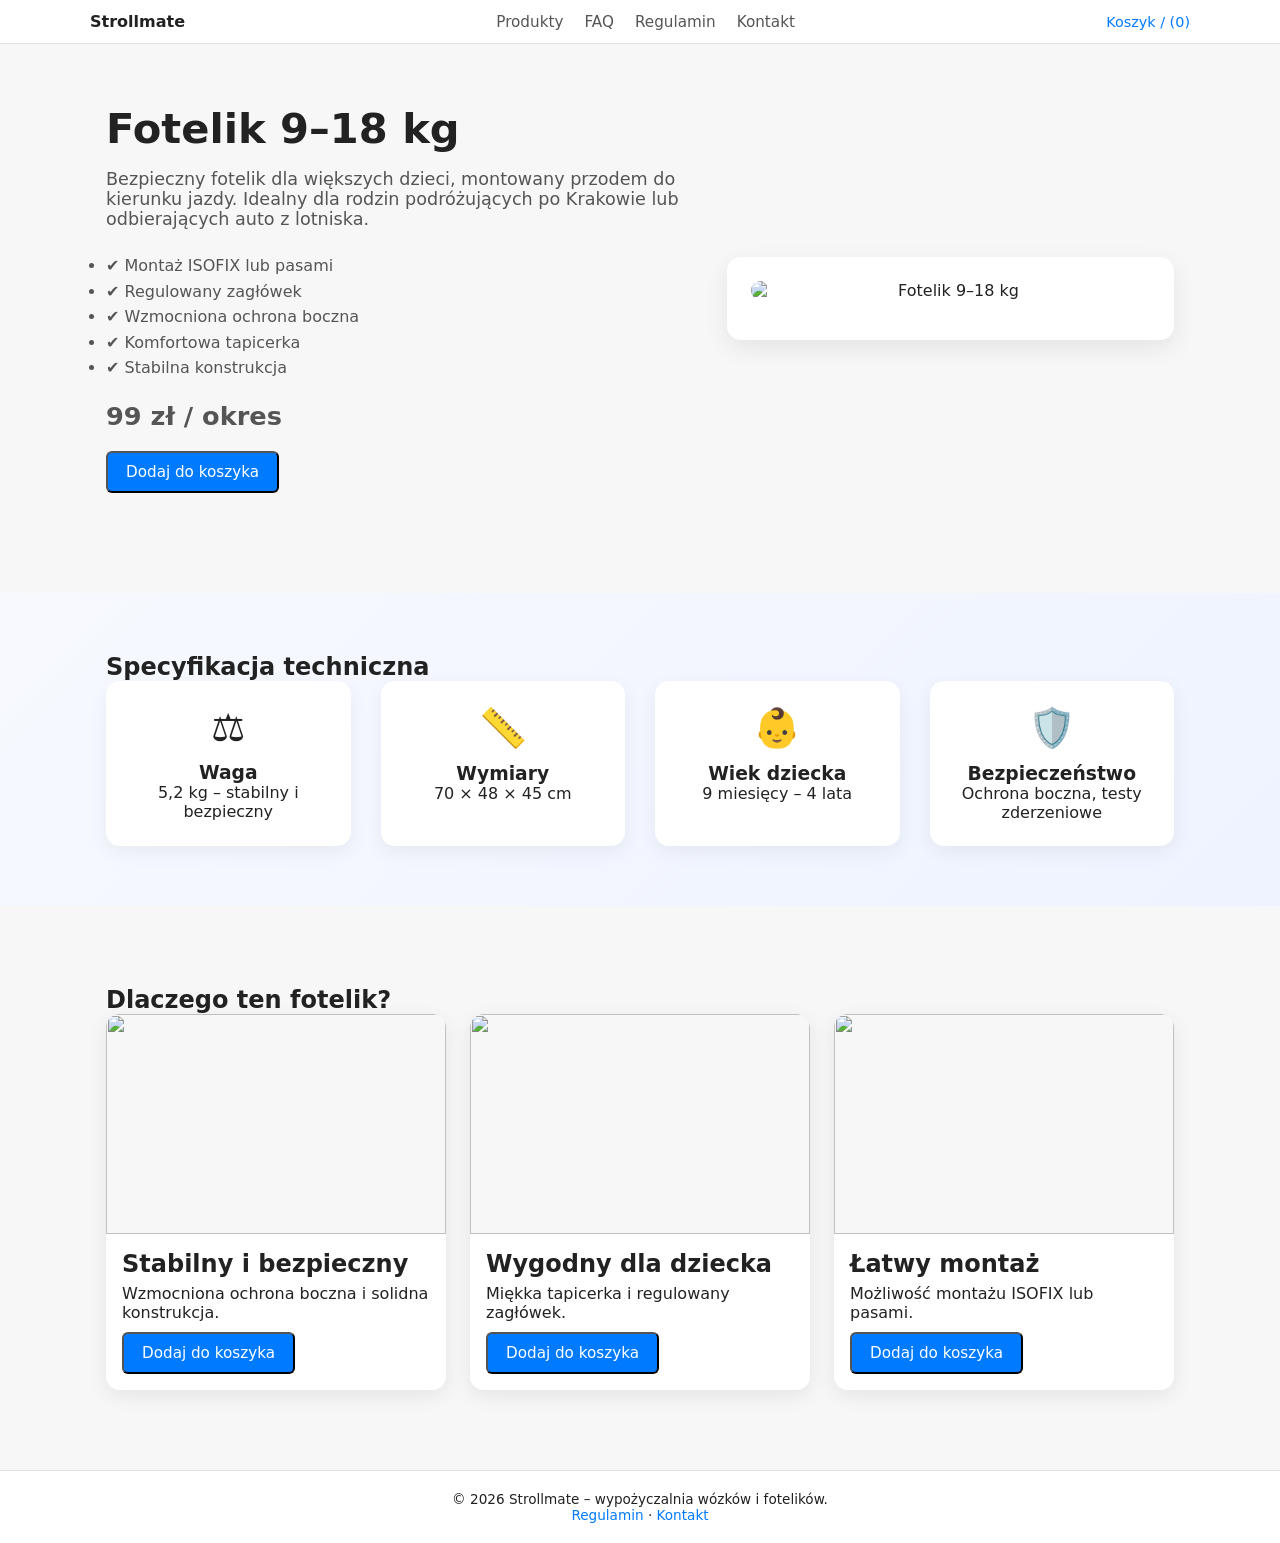
==== produkt-fotelik2.html @ 66cd1702 "Add files via upload" ====
<!DOCTYPE html>
<html lang="pl">
<head>
  <meta charset="UTF-8" />
  <title>Fotelik 9–18 kg – Strollmate</title>
  <meta name="viewport" content="viewport-fit=cover, width=device-width, initial-scale=1" />
  <link rel="stylesheet" href="assets/css/style.css" />
  <script defer src="assets/js/app.js"></script>
</head>

<body>

  <!-- TOPBAR -->
  <header class="topbar">
    <div class="container topbar-inner">
      <div class="topbar-left">
        <a href="index.html" class="logo">Strollmate</a>
      </div>

      <nav class="topbar-nav">
        <a href="produkty.html">Produkty</a>
        <a href="faq.html">FAQ</a>
        <a href="regulamin.html">Regulamin</a>
        <a href="kontakt.html">Kontakt</a>
      </nav>

      <div class="topbar-right">
        <a href="rezerwacja.html" class="cart-link">Koszyk / <span id="cart-total">(0)</span></a>
      </div>
    </div>
  </header>

  <!-- HERO PRODUKTU -->
  <section class="fancy-hero">
    <div class="container fancy-grid">

      <div class="fancy-left">
        <h1>Fotelik 9–18 kg</h1>
        <p>Bezpieczny fotelik dla większych dzieci, montowany przodem do kierunku jazdy. Idealny dla rodzin podróżujących po Krakowie lub odbierających auto z lotniska.</p>

        <ul style="margin: 20px 0; color:#555; line-height:1.6;">
          <li>✔ Montaż ISOFIX lub pasami</li>
          <li>✔ Regulowany zagłówek</li>
          <li>✔ Wzmocniona ochrona boczna</li>
          <li>✔ Komfortowa tapicerka</li>
          <li>✔ Stabilna konstrukcja</li>
        </ul>

        <p class="price" style="font-size:1.6rem; font-weight:700; margin:20px 0;">99 zł / okres</p>

        <button
          class="btn-primary add-to-cart"
          data-id="fotelik2"
          data-name="Fotelik 9–18 kg"
          data-price="99"
        >
          Dodaj do koszyka
        </button>
      </div>

      <div class="fancy-right">
        <div class="fancy-card">
          <img src="assets/img/fotelik2.jpg" alt="Fotelik 9–18 kg" class="fancy-img">
        </div>
      </div>

    </div>
  </section>

  <!-- SPECYFIKACJA -->
  <section class="steps-premium">
    <div class="container">
      <h2>Specyfikacja techniczna</h2>

      <div class="steps-premium-grid">

        <div class="step-premium">
          <div class="step-icon">⚖️</div>
          <h3>Waga</h3>
          <p>5,2 kg – stabilny i bezpieczny</p>
        </div>

        <div class="step-premium">
          <div class="step-icon">📏</div>
          <h3>Wymiary</h3>
          <p>70 × 48 × 45 cm</p>
        </div>

        <div class="step-premium">
          <div class="step-icon">👶</div>
          <h3>Wiek dziecka</h3>
          <p>9 miesięcy – 4 lata</p>
        </div>

        <div class="step-premium">
          <div class="step-icon">🛡️</div>
          <h3>Bezpieczeństwo</h3>
          <p>Ochrona boczna, testy zderzeniowe</p>
        </div>

      </div>
    </div>
  </section>

  <!-- KORZYŚCI -->
<section class="mosaic">
  <div class="container">
    <h1>Dlaczego ten fotelik?</h1>

    <div class="mosaic-grid">

      <article class="mosaic-card" data-product="fotelik2">
        <img src="assets/img/fotelik2.jpg" alt="">
        <div class="mosaic-info">
          <h2>Stabilny i bezpieczny</h2>
          <p>Wzmocniona ochrona boczna i solidna konstrukcja.</p>

          <button
           class="btn-primary add-to-cart"
           data-id="fotelik2"
           data-name="Fotelik 9–18 kg"
           data-price="99"
           style="margin-top:10px;"
          >
           Dodaj do koszyka
          </button>
        </div>
      </article>

      <article class="mosaic-card" data-product="fotelik2">
        <img src="assets/img/fotelik.jpg" alt="">
        <div class="mosaic-info">
          <h2>Wygodny dla dziecka</h2>
          <p>Miękka tapicerka i regulowany zagłówek.</p>

          <button
            class="btn-primary add-to-cart"
            data-id="fotelik2"
            data-name="Fotelik 9–18 kg"
            data-price="99"
            style="margin-top:10px;"
          >
            Dodaj do koszyka
          </button>
        </div>
      </article>

      <article class="mosaic-card" data-product="fotelik2">
        <img src="assets/img/fotelik2.jpg" alt="">
        <div class="mosaic-info">
          <h2>Łatwy montaż</h2>
          <p>Możliwość montażu ISOFIX lub pasami.</p>

          <button
            class="btn-primary add-to-cart"
            data-id="fotelik2"
            data-name="Fotelik 9–18 kg"
            data-price="99"
            style="margin-top:10px;"
          >
            Dodaj do koszyka
          </button>
        </div>
      </article>

    </div>
  </div>
</section>

  <!-- FOOTER -->
  <footer class="footer">
    <div class="container footer-inner">
      <p>© 2026 Strollmate – wypożyczalnia wózków i fotelików.</p>
      <p><a href="regulamin.html">Regulamin</a> · <a href="kontakt.html">Kontakt</a></p>
    </div>
  </footer>

</body>
</html>
---- assets/css/style.css ----
/* RESET */
* {
  box-sizing: border-box;
  margin: 0;
  padding: 0;
  font-family: system-ui, -apple-system, BlinkMacSystemFont, "Segoe UI", sans-serif;
}

img {
  display: block;
  max-width: 100%;
}

body {
  background: #f7f7f7;
  color: #222;
}

section {
  margin-bottom: 40px;
}

.container {
  max-width: 1100px;
  margin: 0 auto;
  padding: 0 16px;
}

/* TOPBAR */

.topbar {
  background: #ffffff;
  border-bottom: 1px solid #e0e0e0;
}

.topbar-inner {
  display: flex;
  align-items: center;
  justify-content: space-between;
  padding: 12px 0;
}

.logo {
  font-weight: 700;
  text-decoration: none;
  color: #222;
}

.topbar-nav a {
  margin: 0 8px;
  text-decoration: none;
  color: #555;
  font-size: 0.95rem;
}

.topbar-nav a:hover {
  color: #007bff;
}

.topbar-right {
  display: flex;
  align-items: center;
  gap: 12px;
}

.cart-link {
  font-size: 0.9rem;
  text-decoration: none;
  color: #007bff;
}

/* KATEGORIE */

.categories {
  background: #fafafa;
  border-bottom: 1px solid #e0e0e0;
}

.categories-inner {
  display: flex;
  flex-wrap: wrap;
  gap: 12px;
  padding: 10px 0;
}

.categories-inner a {
  text-decoration: none;
  color: #333;
  font-weight: 600;
  font-size: 0.9rem;
  padding: 6px 12px;
  background: #fff;
  border-radius: 6px;
  border: 1px solid #e0e0e0;
}

.categories-inner a:hover {
  background: #f0f8ff;
}

/* BUTTONS */

.btn-primary,
.btn-secondary {
  display: inline-block;
  padding: 10px 18px;
  border-radius: 6px;
  text-decoration: none;
  font-size: 0.95rem;
  cursor: pointer;
  transition: 0.2s;
}

.btn-primary {
  background: #007bff;
  color: #fff;
}

.btn-primary:hover {
  background: #0069d9;
}

.btn-secondary {
  background: #ffffff;
  color: #007bff;
  border: 1px solid #007bff;
}

.btn-secondary:hover {
  background: #f0f8ff;
}

/* HERO — FANCY VERSION */

.fancy-hero {
  padding: 60px 0;
}

.fancy-grid {
  display: grid;
  grid-template-columns: 1.3fr 1fr;
  gap: 40px;
  align-items: center;
}

.fancy-left h1 {
  font-size: 2.6rem;
  margin-bottom: 16px;
}

.fancy-left p {
  font-size: 1.1rem;
  margin-bottom: 24px;
  color: #555;
}

.fancy-card {
  background: #fff;
  padding: 24px;
  border-radius: 14px;
  box-shadow: 0 8px 24px rgba(0,0,0,0.08);
  text-align: center;
  transition: 0.2s;
}

.fancy-card:hover {
  transform: translateY(-4px);
}

.fancy-img {
  width: 100%;
  border-radius: 10px;
  margin-bottom: 16px;
}

.fancy-card h2 {
  margin-bottom: 8px;
}

.fancy-card .price {
  font-size: 1.2rem;
  font-weight: 700;
  margin: 12px 0;
}

/* MOSAIC PRODUCT GRID */

.mosaic {
  padding: 40px 0;
}

.mosaic-grid {
  display: grid;
  grid-template-columns: repeat(auto-fit, minmax(260px, 1fr));
  gap: 24px;
}

.mosaic-card {
  position: relative;
  overflow: hidden;
  border-radius: 14px;
  box-shadow: 0 6px 20px rgba(0,0,0,0.08);
  transition: 0.2s;
}

.mosaic-card:hover {
  transform: translateY(-4px);
}

.mosaic-card.unavailable {
  opacity: 0.45;
  filter: grayscale(100%);
}

.mosaic-card img {
  width: 100%;
  height: 220px;
  object-fit: cover;
}

@media (max-width: 480px) {
  .mosaic-card img {
    height: 160px;
  }
}

.mosaic-info {
  padding: 16px;
  background: #fff;
}

.mosaic-info h2 {
  margin-bottom: 6px;
}

/* STEPS — PREMIUM VERSION */

.steps-premium {
  padding: 60px 0;
  background: linear-gradient(135deg, #f7f9ff, #eef3ff);
}

.steps-premium-grid {
  display: grid;
  grid-template-columns: repeat(auto-fit, minmax(240px, 1fr));
  gap: 30px;
}

.step-premium {
  background: #fff;
  padding: 24px;
  border-radius: 14px;
  text-align: center;
  box-shadow: 0 6px 20px rgba(0,0,0,0.06);
  transition: 0.2s;
}

.step-premium:hover {
  transform: translateY(-3px);
}

.step-icon {
  font-size: 2.4rem;
  margin-bottom: 12px;
}

/* FOOTER */

.footer {
  margin-top: 40px;
  padding: 20px 0;
  background: #ffffff;
  border-top: 1px solid #e0e0e0;
}

.footer-inner {
  text-align: center;
  font-size: 0.85rem;
}

.footer-inner a {
  color: #007bff;
  text-decoration: none;
}

.footer-inner a:hover {
  text-decoration: underline;
}

/* RESPONSIVE */

@media (max-width: 768px) {
  .fancy-grid {
    grid-template-columns: 1fr;
  }

  .topbar-inner {
    flex-direction: column;
    align-items: flex-start;
    gap: 8px;
  }
}
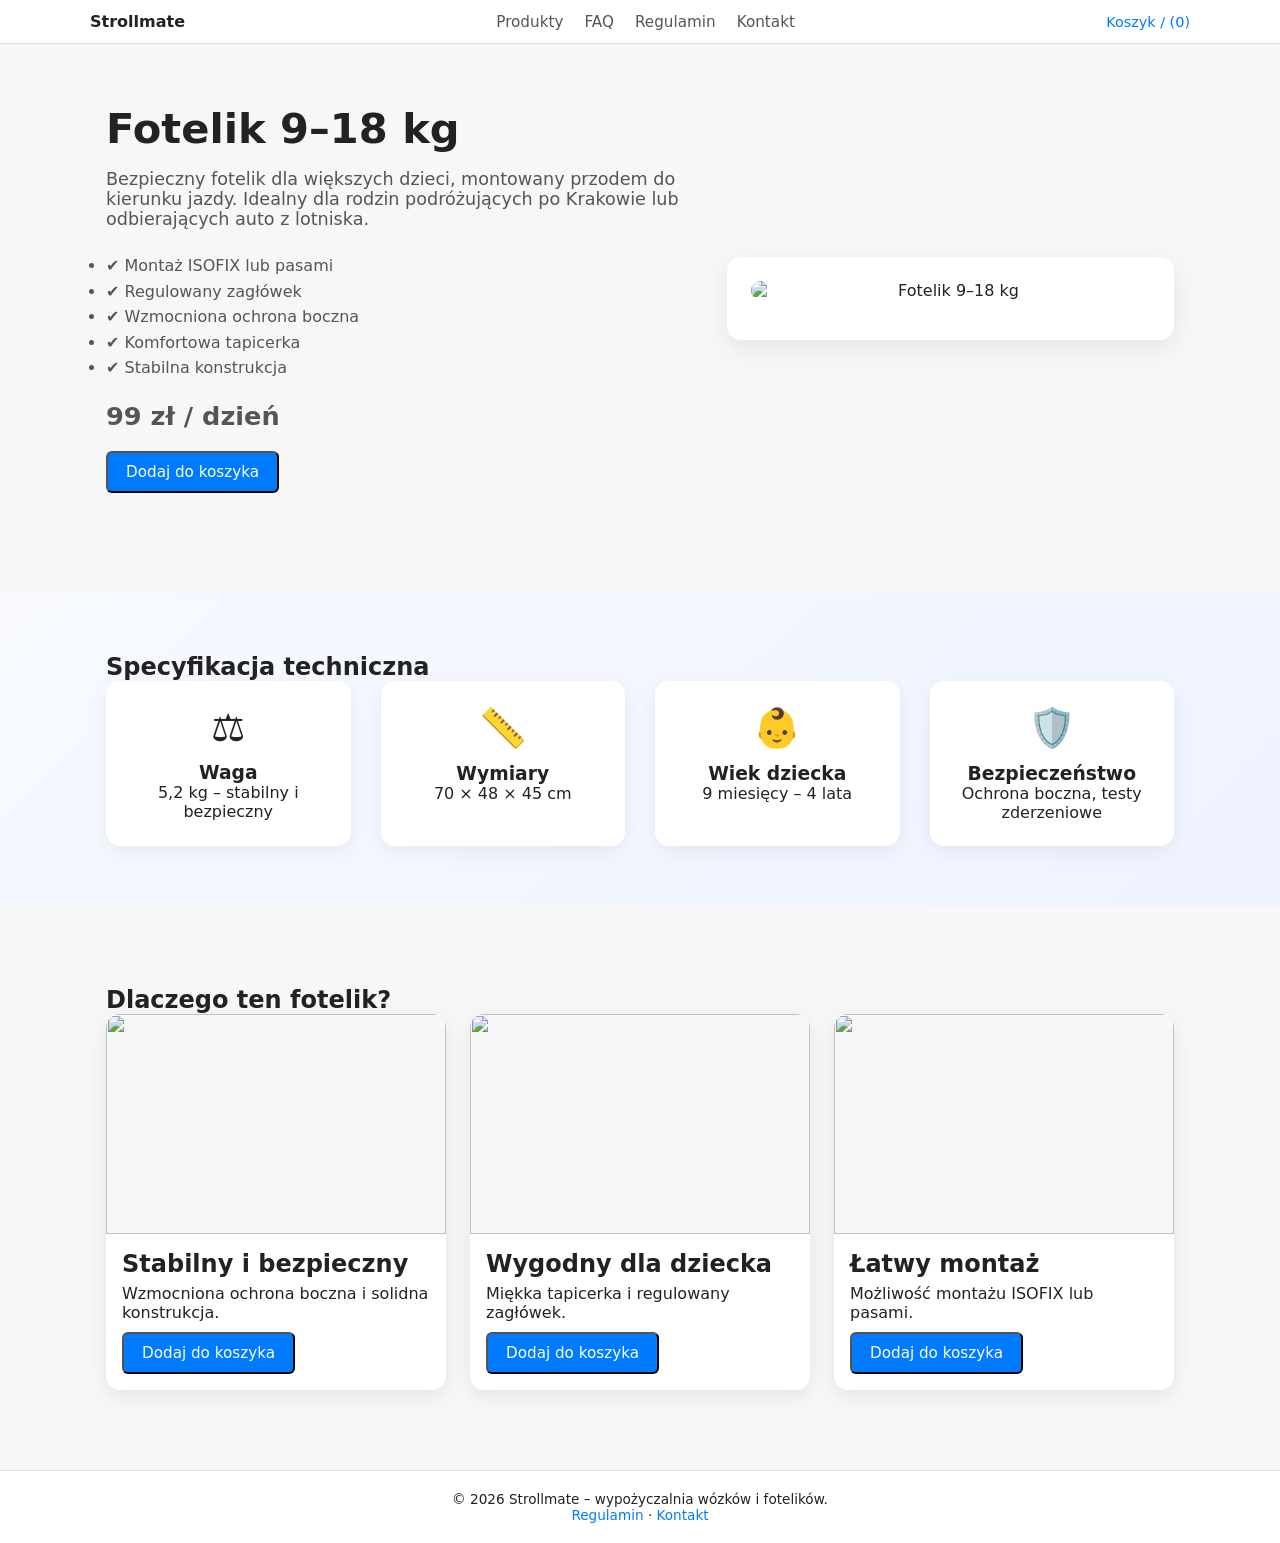
==== commit 02d6988b: "Add files via upload" ====
--- a/produkt-fotelik2.html
+++ b/produkt-fotelik2.html
@@ -46,7 +46,7 @@
           <li>✔ Stabilna konstrukcja</li>
         </ul>
 
-        <p class="price" style="font-size:1.6rem; font-weight:700; margin:20px 0;">99 zł / okres</p>
+        <p class="price" style="font-size:1.6rem; font-weight:700; margin:20px 0;">99 zł / dzień</p>
 
         <button
           class="btn-primary add-to-cart"
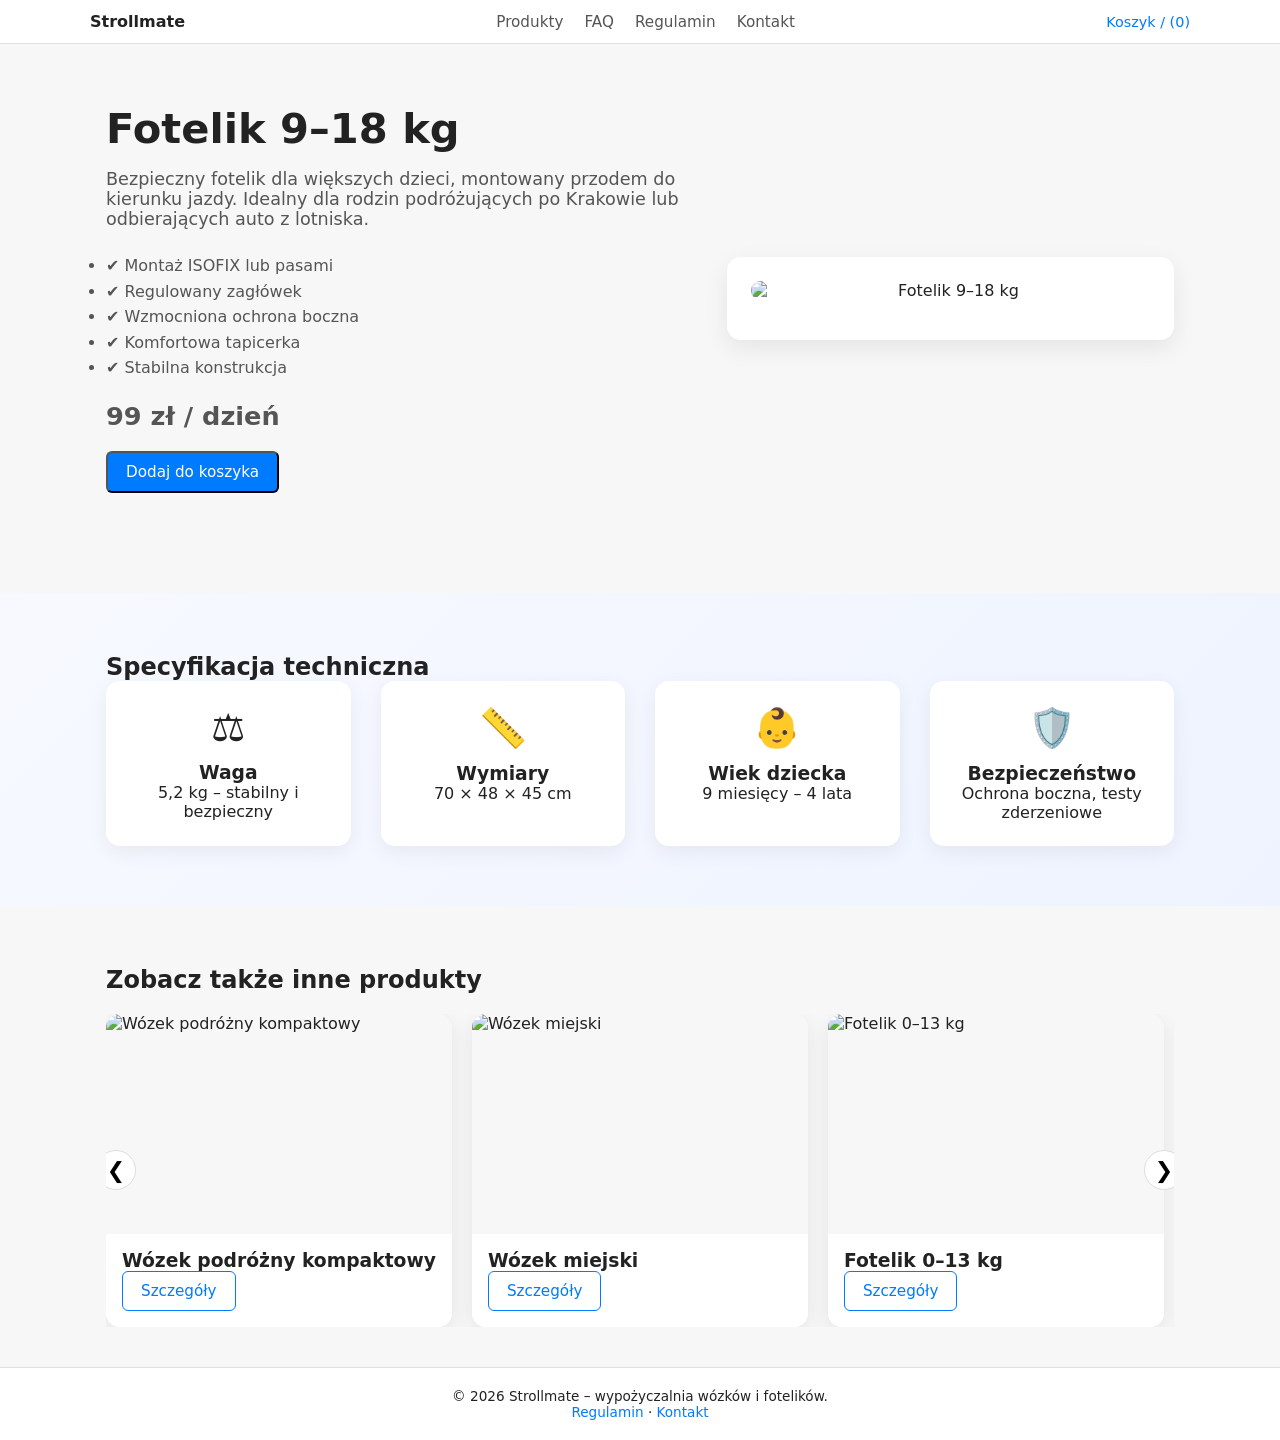
==== commit 6ec5a2aa: "Update produkt-fotelik2.html" ====
--- a/produkt-fotelik2.html
+++ b/produkt-fotelik2.html
@@ -102,70 +102,82 @@
     </div>
   </section>
 
-  <!-- KORZYŚCI -->
-<section class="mosaic">
-  <div class="container">
-    <h1>Dlaczego ten fotelik?</h1>
+  <!-- ⭐ NOWY SLIDER PRODUKTÓW -->
+  <section class="product-slider">
+    <div class="container">
+      <h2>Zobacz także inne produkty</h2>
 
-    <div class="mosaic-grid">
+      <div class="slider-wrapper">
+        <button class="slider-btn slider-btn-left">&#10094;</button>
 
-      <article class="mosaic-card" data-product="fotelik2">
-        <img src="assets/img/fotelik2.jpg" alt="">
-        <div class="mosaic-info">
-          <h2>Stabilny i bezpieczny</h2>
-          <p>Wzmocniona ochrona boczna i solidna konstrukcja.</p>
+        <div class="slider-track">
 
-          <button
-           class="btn-primary add-to-cart"
-           data-id="fotelik2"
-           data-name="Fotelik 9–18 kg"
-           data-price="99"
-           style="margin-top:10px;"
-          >
-           Dodaj do koszyka
-          </button>
+          <article class="mosaic-card small-card">
+            <div class="product-image">
+              <img src="assets/img/wozek.jpg" alt="Wózek podróżny kompaktowy">
+            </div>
+            <div class="mosaic-info">
+              <h3>Wózek podróżny kompaktowy</h3>
+              <a href="produkt-wozek.html" class="btn-secondary">Szczegóły</a>
+            </div>
+          </article>
+
+          <article class="mosaic-card small-card">
+            <div class="product-image">
+              <img src="assets/img/wozek2.jpg" alt="Wózek miejski">
+            </div>
+            <div class="mosaic-info">
+              <h3>Wózek miejski</h3>
+              <a href="produkt-wozek2.html" class="btn-secondary">Szczegóły</a>
+            </div>
+          </article>
+
+          <article class="mosaic-card small-card">
+            <div class="product-image">
+              <img src="assets/img/fotelik.jpg" alt="Fotelik 0–13 kg">
+            </div>
+            <div class="mosaic-info">
+              <h3>Fotelik 0–13 kg</h3>
+              <a href="produkt-fotelik1.html" class="btn-secondary">Szczegóły</a>
+            </div>
+          </article>
+
+          <article class="mosaic-card small-card">
+            <div class="product-image">
+              <img src="assets/img/fotelik2.jpg" alt="Fotelik 9–18 kg">
+            </div>
+            <div class="mosaic-info">
+              <h3>Fotelik 9–18 kg</h3>
+              <a href="produkt-fotelik2.html" class="btn-secondary">Szczegóły</a>
+            </div>
+          </article>
+
+          <article class="mosaic-card small-card">
+            <div class="product-image">
+              <img src="assets/img/lozeczko.jpg" alt="Łóżeczko turystyczne">
+            </div>
+            <div class="mosaic-info">
+              <h3>Łóżeczko turystyczne</h3>
+              <a href="produkt-lozeczko1.html" class="btn-secondary">Szczegóły</a>
+            </div>
+          </article>
+
+          <article class="mosaic-card small-card">
+            <div class="product-image">
+              <img src="assets/img/waga.jpg" alt="Waga niemowlęca">
+            </div>
+            <div class="mosaic-info">
+              <h3>Waga niemowlęca</h3>
+              <a href="produkt-waga1.html" class="btn-secondary">Szczegóły</a>
+            </div>
+          </article>
+
         </div>
-      </article>
 
-      <article class="mosaic-card" data-product="fotelik2">
-        <img src="assets/img/fotelik.jpg" alt="">
-        <div class="mosaic-info">
-          <h2>Wygodny dla dziecka</h2>
-          <p>Miękka tapicerka i regulowany zagłówek.</p>
-
-          <button
-            class="btn-primary add-to-cart"
-            data-id="fotelik2"
-            data-name="Fotelik 9–18 kg"
-            data-price="99"
-            style="margin-top:10px;"
-          >
-            Dodaj do koszyka
-          </button>
-        </div>
-      </article>
-
-      <article class="mosaic-card" data-product="fotelik2">
-        <img src="assets/img/fotelik2.jpg" alt="">
-        <div class="mosaic-info">
-          <h2>Łatwy montaż</h2>
-          <p>Możliwość montażu ISOFIX lub pasami.</p>
-
-          <button
-            class="btn-primary add-to-cart"
-            data-id="fotelik2"
-            data-name="Fotelik 9–18 kg"
-            data-price="99"
-            style="margin-top:10px;"
-          >
-            Dodaj do koszyka
-          </button>
-        </div>
-      </article>
-
+        <button class="slider-btn slider-btn-right">&#10095;</button>
+      </div>
     </div>
-  </div>
-</section>
+  </section>
 
   <!-- FOOTER -->
   <footer class="footer">
--- a/assets/css/style.css
+++ b/assets/css/style.css
@@ -300,3 +300,100 @@
     gap: 8px;
   }
 }
+
+/* ⭐ OVERLAY NIEDZIELNY NA ZDJĘCIU PRODUKTU */
+
+.product-image {
+  position: relative;
+}
+
+.sunday-overlay {
+  filter: grayscale(100%) brightness(60%);
+}
+
+.sunday-overlay-text {
+  position: absolute;
+  top: 0;
+  left: 0;
+  width: 100%;
+  height: 100%;
+  display: flex;
+  align-items: center;
+  justify-content: center;
+  text-align: center;
+  padding: 12px;
+  background: rgba(0, 0, 0, 0.45);
+  color: #fff;
+  font-size: 14px;
+  font-weight: 500;
+  border-radius: 8px;
+}
+
+/* -------------------------------------------------- */
+/* ⭐ SLIDER PRODUKTÓW — NOWE STYLE */
+/* -------------------------------------------------- */
+
+.product-slider {
+  margin-top: 60px;
+}
+
+.product-slider h2 {
+  margin-bottom: 20px;
+}
+
+.slider-wrapper {
+  position: relative;
+  overflow: hidden;
+}
+
+.slider-track {
+  display: flex;
+  gap: 20px;
+  transition: transform 0.3s ease;
+}
+
+.small-card {
+  min-width: calc(33.333% - 20px);
+  flex-shrink: 0;
+}
+
+.slider-btn {
+  position: absolute;
+  top: 50%;
+  transform: translateY(-50%);
+  background: #ffffff;
+  border: 1px solid #ddd;
+  width: 40px;
+  height: 40px;
+  border-radius: 50%;
+  cursor: pointer;
+  font-size: 22px;
+  display: flex;
+  align-items: center;
+  justify-content: center;
+  z-index: 10;
+}
+
+.slider-btn-left {
+  left: -10px;
+}
+
+.slider-btn-right {
+  right: -10px;
+}
+
+.slider-btn:hover {
+  background: #f0f0f0;
+}
+
+@media (max-width: 768px) {
+  .small-card {
+    min-width: calc(50% - 20px);
+  }
+}
+
+@media (max-width: 480px) {
+  .small-card {
+    min-width: 100%;
+  }
+}
